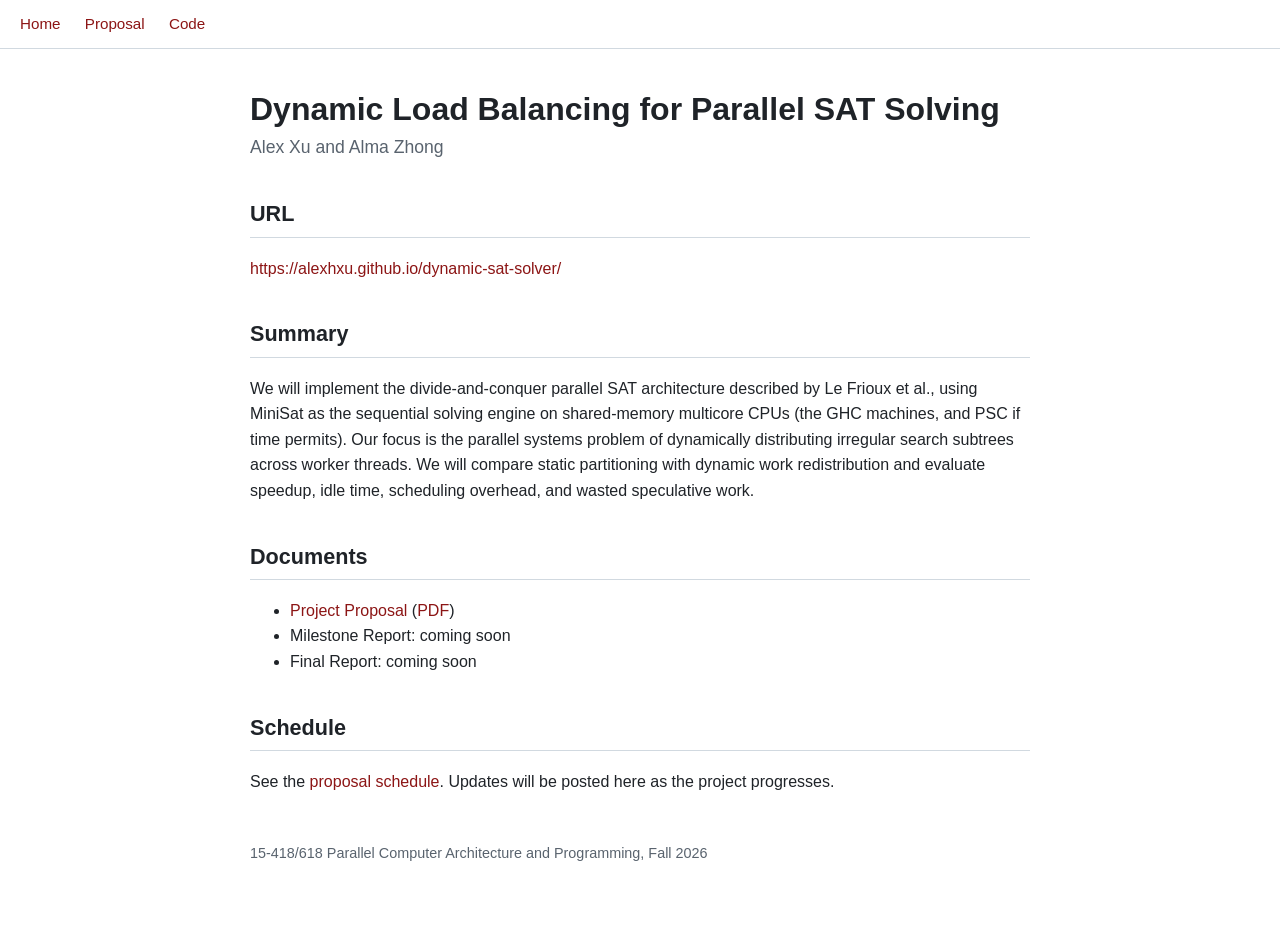
==== docs/index.html @ 351facaf "Add the project web page for the proposal." ====
<!DOCTYPE html>
<html lang="en">
<head>
  <meta charset="utf-8">
  <meta name="viewport" content="width=device-width, initial-scale=1">
  <title>Dynamic Load Balancing for Parallel SAT Solving</title>
  <link rel="stylesheet" href="style.css">
</head>
<body>
  <nav>
    <a href="index.html">Home</a>
    <a href="proposal.html">Proposal</a>
    <a href="https://github.com/alexhxu/dynamic-sat-solver">Code</a>
  </nav>
  <main>
    <h1>Dynamic Load Balancing for Parallel SAT Solving</h1>
    <p class="authors">Alex Xu and Alma Zhong</p>

    <h2>URL</h2>
    <p><a href="https://alexhxu.github.io/dynamic-sat-solver/">https://alexhxu.github.io/dynamic-sat-solver/</a></p>

    <h2>Summary</h2>
    <p>
      We will implement the divide-and-conquer parallel SAT architecture described by
      Le Frioux et al., using MiniSat as the sequential solving engine on shared-memory
      multicore CPUs (the GHC machines, and PSC if time permits). Our focus is the parallel
      systems problem of dynamically distributing irregular search subtrees across worker
      threads. We will compare static partitioning with dynamic work redistribution and
      evaluate speedup, idle time, scheduling overhead, and wasted speculative work.
    </p>

    <h2>Documents</h2>
    <ul>
      <li><a href="proposal.html">Project Proposal</a> (<a href="15_418_Project_Proposal.pdf">PDF</a>)</li>
      <li>Milestone Report: coming soon</li>
      <li>Final Report: coming soon</li>
    </ul>

    <h2>Schedule</h2>
    <p>See the <a href="proposal.html#schedule">proposal schedule</a>. Updates will be posted here as the project progresses.</p>

    <footer>15-418/618 Parallel Computer Architecture and Programming, Fall 2026</footer>
  </main>
</body>
</html>
---- docs/style.css ----
:root {
  --text: #1f2328;
  --muted: #59636e;
  --accent: #8c1515;
  --border: #d1d9e0;
  --code-bg: #f6f8fa;
}

* { box-sizing: border-box; }

body {
  margin: 0;
  font-family: -apple-system, BlinkMacSystemFont, "Segoe UI", Helvetica, Arial, sans-serif;
  line-height: 1.6;
  color: var(--text);
  background: #fff;
}

main {
  max-width: 820px;
  margin: 0 auto;
  padding: 2.5rem 1.25rem 4rem;
}

nav {
  border-bottom: 1px solid var(--border);
  padding: 0.75rem 1.25rem;
  font-size: 0.95rem;
}

nav a { margin-right: 1.25rem; }

a { color: var(--accent); text-decoration: none; }
a:hover { text-decoration: underline; }

h1 { font-size: 2rem; line-height: 1.25; margin: 0 0 0.25rem; }
h2 {
  font-size: 1.35rem;
  margin-top: 2.25rem;
  padding-bottom: 0.3rem;
  border-bottom: 1px solid var(--border);
}
h3 { font-size: 1.1rem; margin-top: 1.5rem; }

.authors { font-size: 1.1rem; color: var(--muted); margin: 0 0 1.5rem; }

pre, code {
  font-family: ui-monospace, SFMono-Regular, Menlo, Consolas, monospace;
  font-size: 0.9rem;
}

code { background: var(--code-bg); padding: 0.1rem 0.3rem; border-radius: 4px; }

pre {
  background: var(--code-bg);
  border: 1px solid var(--border);
  border-radius: 6px;
  padding: 1rem;
  overflow-x: auto;
  line-height: 1.45;
}

pre code { background: none; padding: 0; }

.math {
  text-align: center;
  font-family: "Times New Roman", Times, serif;
  font-size: 1.15rem;
  margin: 1rem 0;
}

table { border-collapse: collapse; width: 100%; margin: 1rem 0; }
th, td {
  border: 1px solid var(--border);
  padding: 0.5rem 0.75rem;
  text-align: left;
  vertical-align: top;
}
th { background: var(--code-bg); white-space: nowrap; }

.milestone { font-weight: 600; color: var(--accent); }

ol.refs li { margin-bottom: 0.5rem; }

footer {
  margin-top: 3rem;
  color: var(--muted);
  font-size: 0.9rem;
}
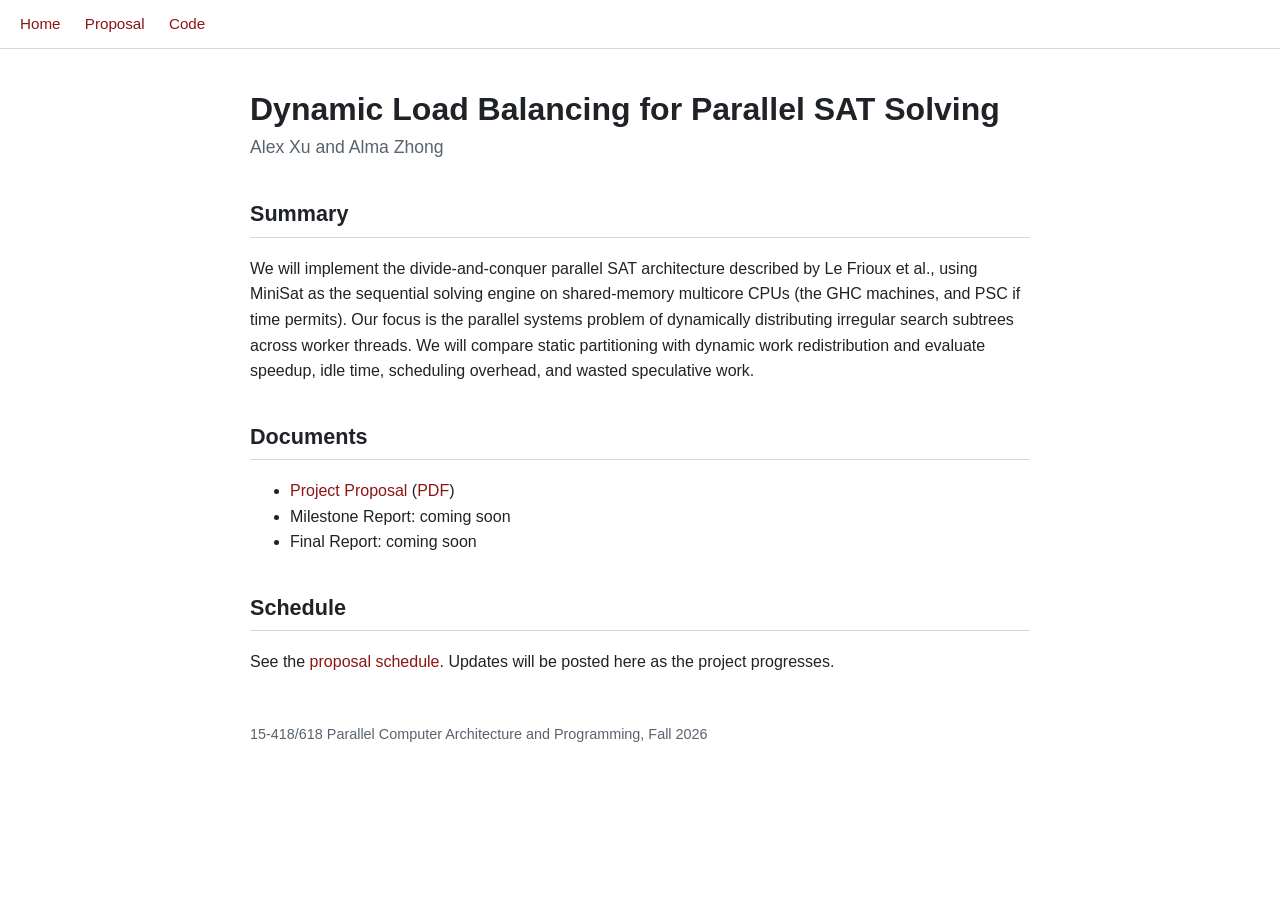
==== commit fd5faa85: "Remove the project URL from the web pages." ====
--- a/docs/index.html
+++ b/docs/index.html
@@ -15,9 +15,6 @@
   <main>
     <h1>Dynamic Load Balancing for Parallel SAT Solving</h1>
     <p class="authors">Alex Xu and Alma Zhong</p>
-
-    <h2>URL</h2>
-    <p><a href="https://alexhxu.github.io/dynamic-sat-solver/">https://alexhxu.github.io/dynamic-sat-solver/</a></p>
 
     <h2>Summary</h2>
     <p>
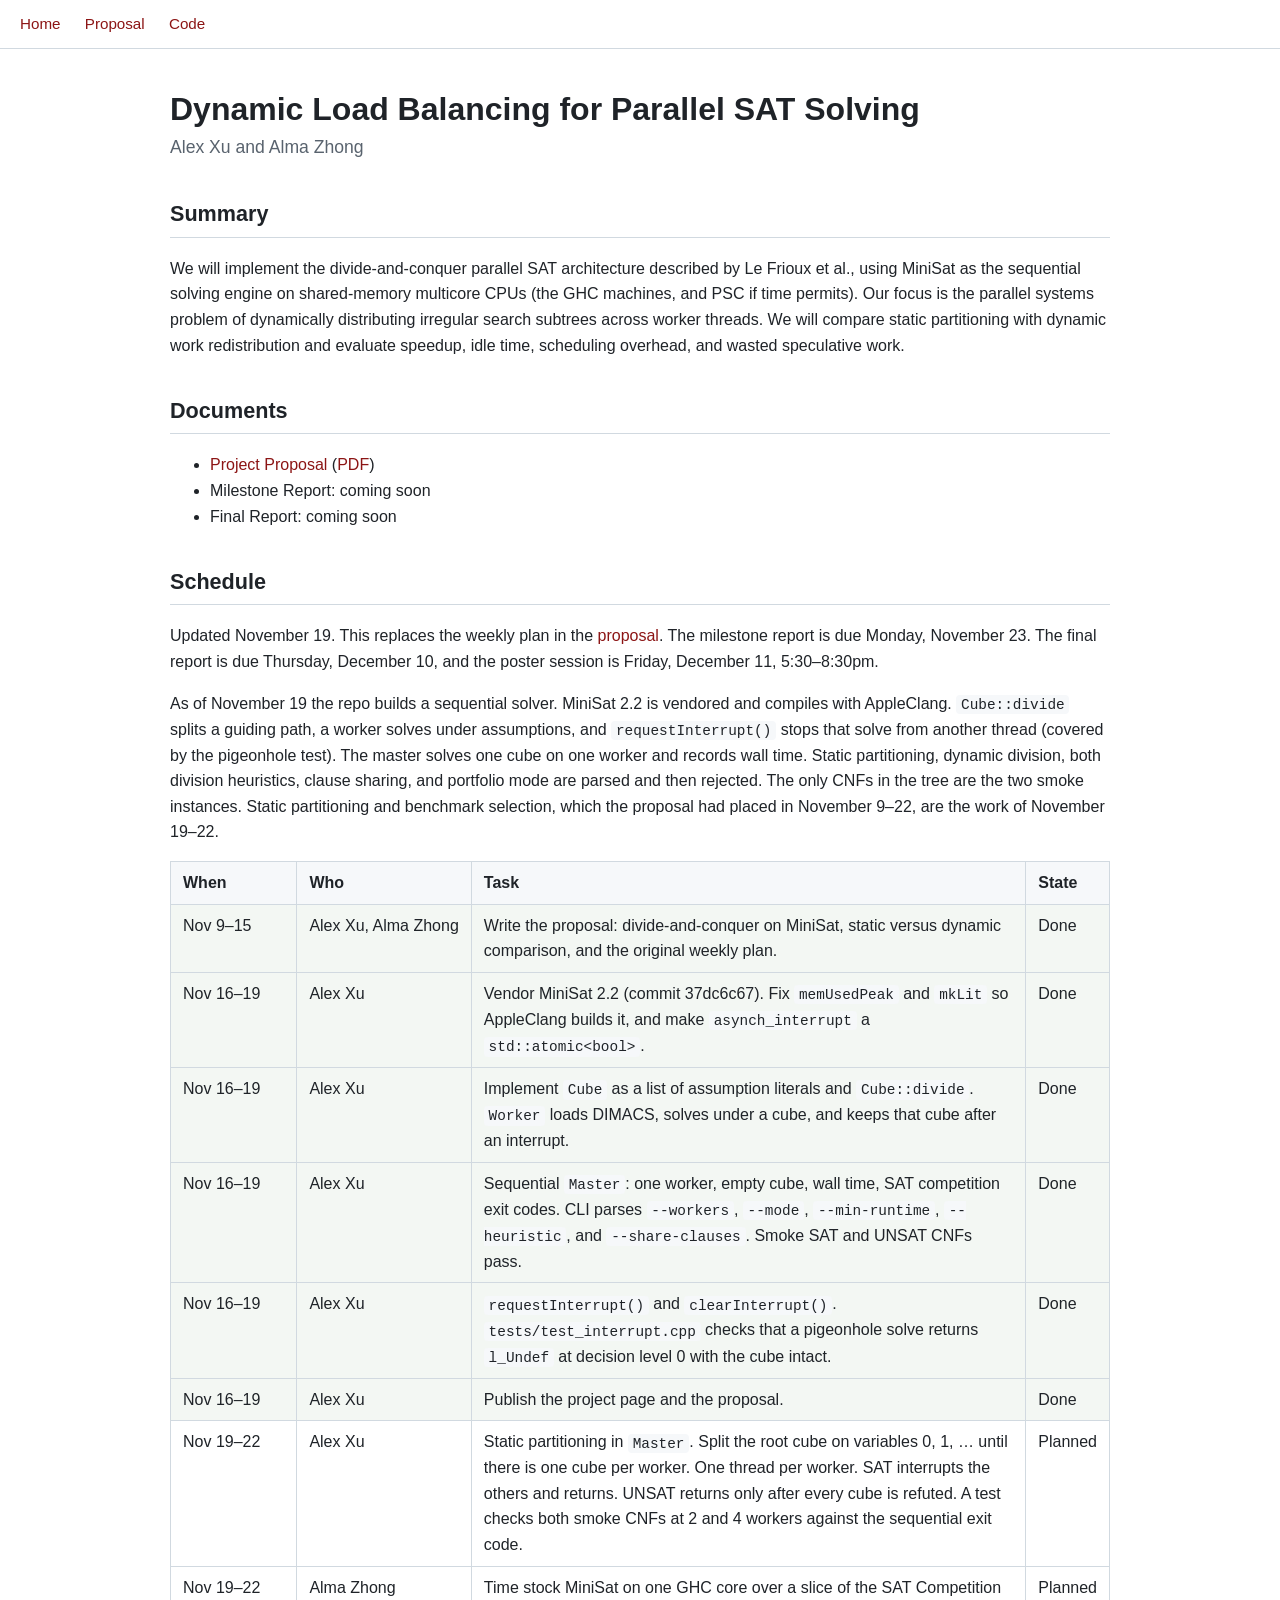
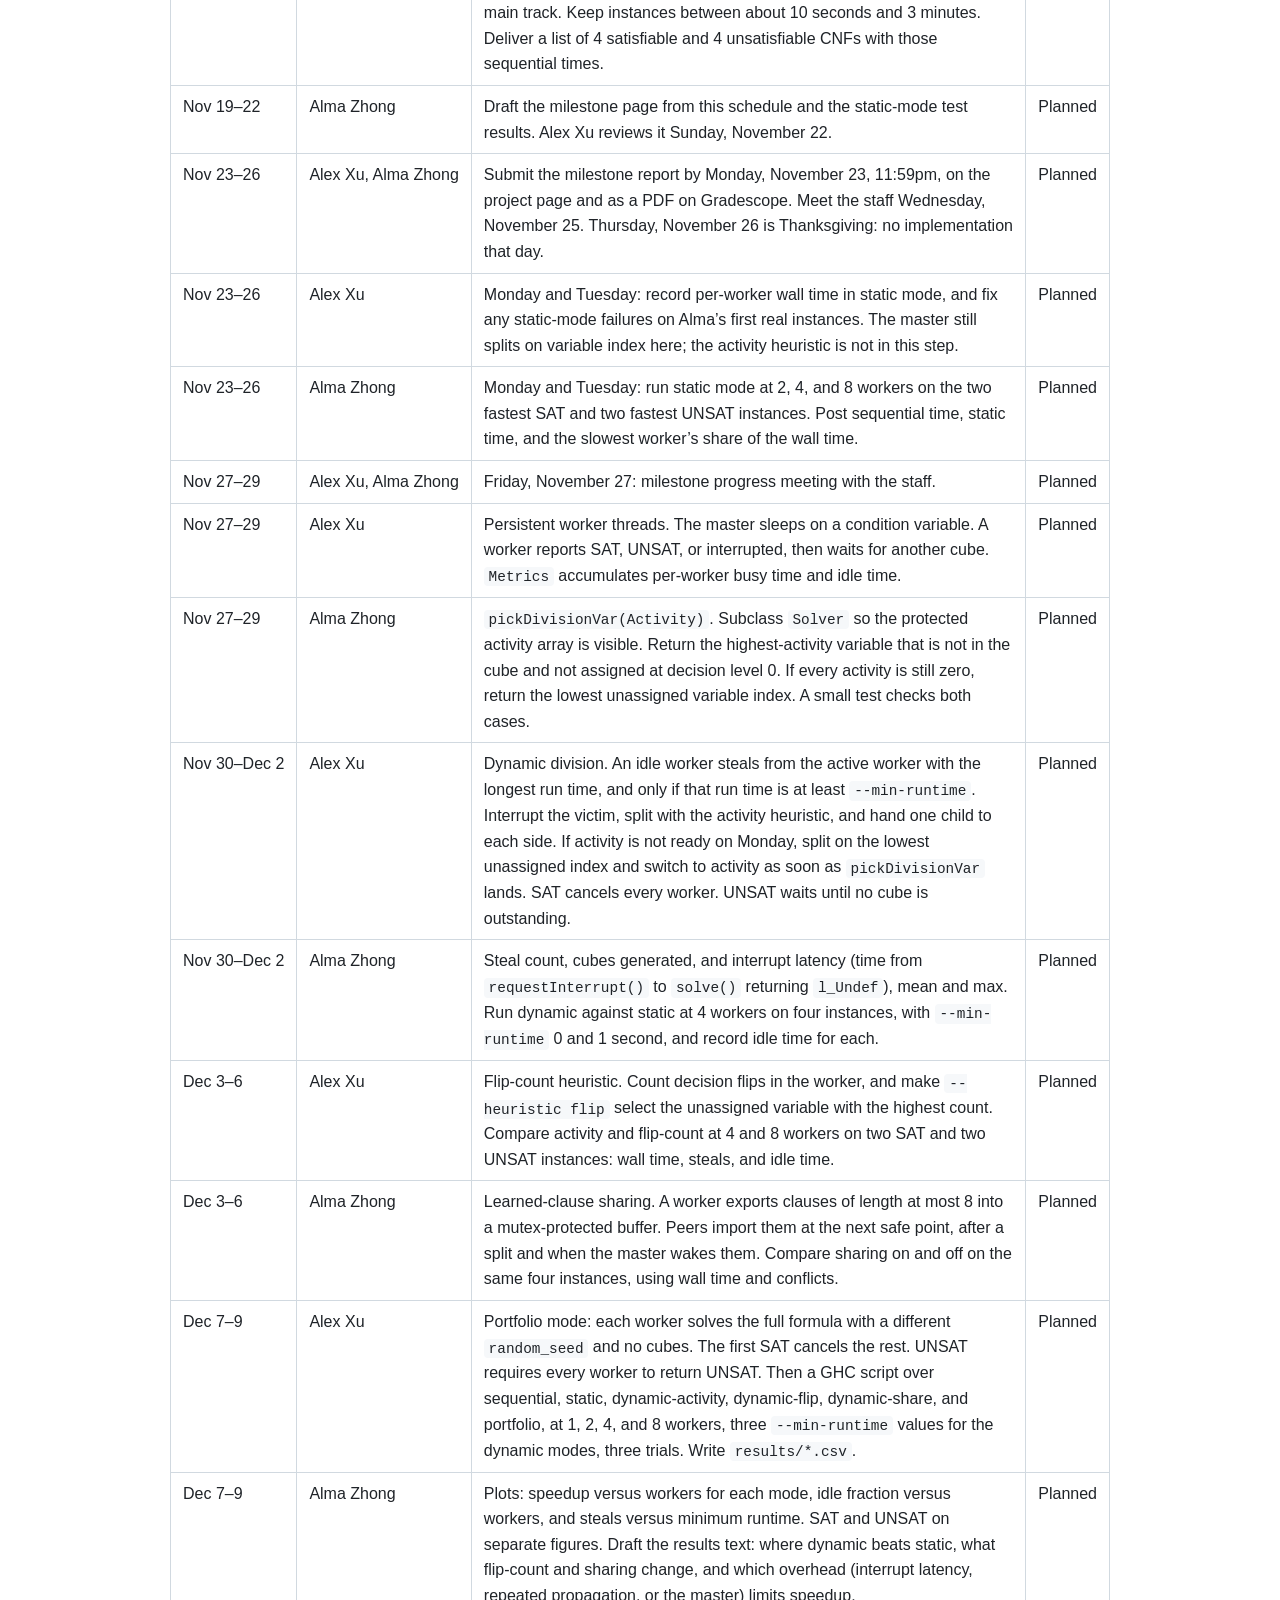
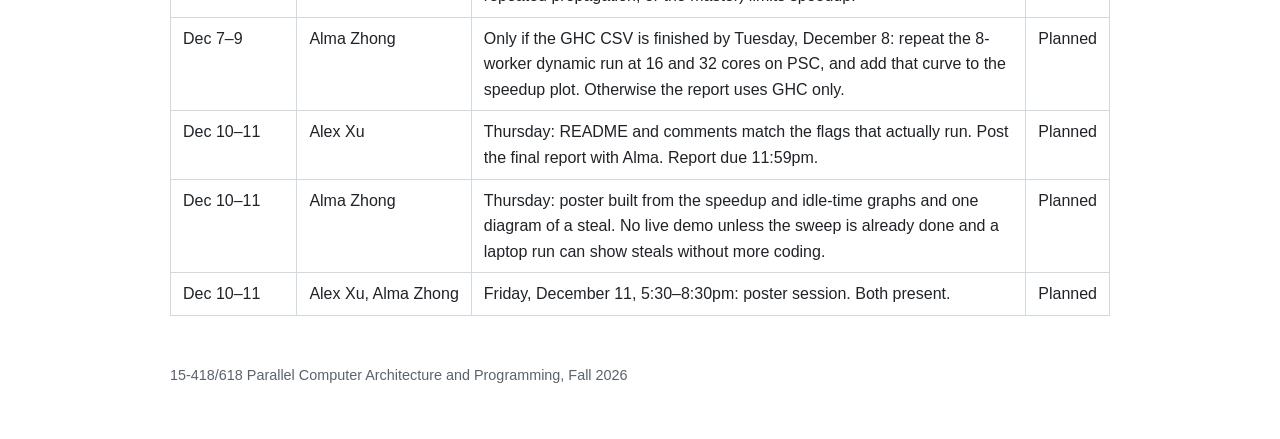
==== commit 0f0b805e: "Update the project schedule with finished work and half-week tasks." ====
--- a/docs/index.html
+++ b/docs/index.html
@@ -34,7 +34,176 @@
     </ul>
 
     <h2>Schedule</h2>
-    <p>See the <a href="proposal.html#schedule">proposal schedule</a>. Updates will be posted here as the project progresses.</p>
+    <p>
+      Updated November 19. This replaces the weekly plan in the
+      <a href="proposal.html#schedule">proposal</a>. The milestone report is due
+      Monday, November 23. The final report is due Thursday, December 10, and the
+      poster session is Friday, December 11, 5:30&ndash;8:30pm.
+    </p>
+    <p>
+      As of November 19 the repo builds a sequential solver. MiniSat 2.2 is vendored
+      and compiles with AppleClang. <code>Cube::divide</code> splits a guiding path,
+      a worker solves under assumptions, and <code>requestInterrupt()</code> stops
+      that solve from another thread (covered by the pigeonhole test). The master
+      solves one cube on one worker and records wall time. Static partitioning,
+      dynamic division, both division heuristics, clause sharing, and portfolio mode
+      are parsed and then rejected. The only CNFs in the tree are the two smoke
+      instances. Static partitioning and benchmark selection, which the proposal
+      had placed in November 9&ndash;22, are the work of November 19&ndash;22.
+    </p>
+    <table>
+      <tr><th>When</th><th>Who</th><th>Task</th><th>State</th></tr>
+      <tr class="done">
+        <td class="when">Nov 9&ndash;15</td>
+        <td class="who">Alex Xu, Alma Zhong</td>
+        <td>Write the proposal: divide-and-conquer on MiniSat, static versus dynamic comparison, and the original weekly plan.</td>
+        <td>Done</td>
+      </tr>
+      <tr class="done">
+        <td class="when">Nov 16&ndash;19</td>
+        <td class="who">Alex Xu</td>
+        <td>Vendor MiniSat 2.2 (commit 37dc6c67). Fix <code>memUsedPeak</code> and <code>mkLit</code> so AppleClang builds it, and make <code>asynch_interrupt</code> a <code>std::atomic&lt;bool&gt;</code>.</td>
+        <td>Done</td>
+      </tr>
+      <tr class="done">
+        <td class="when">Nov 16&ndash;19</td>
+        <td class="who">Alex Xu</td>
+        <td>Implement <code>Cube</code> as a list of assumption literals and <code>Cube::divide</code>. <code>Worker</code> loads DIMACS, solves under a cube, and keeps that cube after an interrupt.</td>
+        <td>Done</td>
+      </tr>
+      <tr class="done">
+        <td class="when">Nov 16&ndash;19</td>
+        <td class="who">Alex Xu</td>
+        <td>Sequential <code>Master</code>: one worker, empty cube, wall time, SAT competition exit codes. CLI parses <code>--workers</code>, <code>--mode</code>, <code>--min-runtime</code>, <code>--heuristic</code>, and <code>--share-clauses</code>. Smoke SAT and UNSAT CNFs pass.</td>
+        <td>Done</td>
+      </tr>
+      <tr class="done">
+        <td class="when">Nov 16&ndash;19</td>
+        <td class="who">Alex Xu</td>
+        <td><code>requestInterrupt()</code> and <code>clearInterrupt()</code>. <code>tests/test_interrupt.cpp</code> checks that a pigeonhole solve returns <code>l_Undef</code> at decision level 0 with the cube intact.</td>
+        <td>Done</td>
+      </tr>
+      <tr class="done">
+        <td class="when">Nov 16&ndash;19</td>
+        <td class="who">Alex Xu</td>
+        <td>Publish the project page and the proposal.</td>
+        <td>Done</td>
+      </tr>
+      <tr>
+        <td class="when">Nov 19&ndash;22</td>
+        <td class="who">Alex Xu</td>
+        <td>Static partitioning in <code>Master</code>. Split the root cube on variables 0, 1, &hellip; until there is one cube per worker. One thread per worker. SAT interrupts the others and returns. UNSAT returns only after every cube is refuted. A test checks both smoke CNFs at 2 and 4 workers against the sequential exit code.</td>
+        <td>Planned</td>
+      </tr>
+      <tr>
+        <td class="when">Nov 19&ndash;22</td>
+        <td class="who">Alma Zhong</td>
+        <td>Time stock MiniSat on one GHC core over a slice of the SAT Competition main track. Keep instances between about 10 seconds and 3 minutes. Deliver a list of 4 satisfiable and 4 unsatisfiable CNFs with those sequential times.</td>
+        <td>Planned</td>
+      </tr>
+      <tr>
+        <td class="when">Nov 19&ndash;22</td>
+        <td class="who">Alma Zhong</td>
+        <td>Draft the milestone page from this schedule and the static-mode test results. Alex Xu reviews it Sunday, November 22.</td>
+        <td>Planned</td>
+      </tr>
+      <tr>
+        <td class="when">Nov 23&ndash;26</td>
+        <td class="who">Alex Xu, Alma Zhong</td>
+        <td>Submit the milestone report by Monday, November 23, 11:59pm, on the project page and as a PDF on Gradescope. Meet the staff Wednesday, November 25. Thursday, November 26 is Thanksgiving: no implementation that day.</td>
+        <td>Planned</td>
+      </tr>
+      <tr>
+        <td class="when">Nov 23&ndash;26</td>
+        <td class="who">Alex Xu</td>
+        <td>Monday and Tuesday: record per-worker wall time in static mode, and fix any static-mode failures on Alma&rsquo;s first real instances. The master still splits on variable index here; the activity heuristic is not in this step.</td>
+        <td>Planned</td>
+      </tr>
+      <tr>
+        <td class="when">Nov 23&ndash;26</td>
+        <td class="who">Alma Zhong</td>
+        <td>Monday and Tuesday: run static mode at 2, 4, and 8 workers on the two fastest SAT and two fastest UNSAT instances. Post sequential time, static time, and the slowest worker&rsquo;s share of the wall time.</td>
+        <td>Planned</td>
+      </tr>
+      <tr>
+        <td class="when">Nov 27&ndash;29</td>
+        <td class="who">Alex Xu, Alma Zhong</td>
+        <td>Friday, November 27: milestone progress meeting with the staff.</td>
+        <td>Planned</td>
+      </tr>
+      <tr>
+        <td class="when">Nov 27&ndash;29</td>
+        <td class="who">Alex Xu</td>
+        <td>Persistent worker threads. The master sleeps on a condition variable. A worker reports SAT, UNSAT, or interrupted, then waits for another cube. <code>Metrics</code> accumulates per-worker busy time and idle time.</td>
+        <td>Planned</td>
+      </tr>
+      <tr>
+        <td class="when">Nov 27&ndash;29</td>
+        <td class="who">Alma Zhong</td>
+        <td><code>pickDivisionVar(Activity)</code>. Subclass <code>Solver</code> so the protected activity array is visible. Return the highest-activity variable that is not in the cube and not assigned at decision level 0. If every activity is still zero, return the lowest unassigned variable index. A small test checks both cases.</td>
+        <td>Planned</td>
+      </tr>
+      <tr>
+        <td class="when">Nov 30&ndash;Dec 2</td>
+        <td class="who">Alex Xu</td>
+        <td>Dynamic division. An idle worker steals from the active worker with the longest run time, and only if that run time is at least <code>--min-runtime</code>. Interrupt the victim, split with the activity heuristic, and hand one child to each side. If activity is not ready on Monday, split on the lowest unassigned index and switch to activity as soon as <code>pickDivisionVar</code> lands. SAT cancels every worker. UNSAT waits until no cube is outstanding.</td>
+        <td>Planned</td>
+      </tr>
+      <tr>
+        <td class="when">Nov 30&ndash;Dec 2</td>
+        <td class="who">Alma Zhong</td>
+        <td>Steal count, cubes generated, and interrupt latency (time from <code>requestInterrupt()</code> to <code>solve()</code> returning <code>l_Undef</code>), mean and max. Run dynamic against static at 4 workers on four instances, with <code>--min-runtime</code> 0 and 1 second, and record idle time for each.</td>
+        <td>Planned</td>
+      </tr>
+      <tr>
+        <td class="when">Dec 3&ndash;6</td>
+        <td class="who">Alex Xu</td>
+        <td>Flip-count heuristic. Count decision flips in the worker, and make <code>--heuristic flip</code> select the unassigned variable with the highest count. Compare activity and flip-count at 4 and 8 workers on two SAT and two UNSAT instances: wall time, steals, and idle time.</td>
+        <td>Planned</td>
+      </tr>
+      <tr>
+        <td class="when">Dec 3&ndash;6</td>
+        <td class="who">Alma Zhong</td>
+        <td>Learned-clause sharing. A worker exports clauses of length at most 8 into a mutex-protected buffer. Peers import them at the next safe point, after a split and when the master wakes them. Compare sharing on and off on the same four instances, using wall time and conflicts.</td>
+        <td>Planned</td>
+      </tr>
+      <tr>
+        <td class="when">Dec 7&ndash;9</td>
+        <td class="who">Alex Xu</td>
+        <td>Portfolio mode: each worker solves the full formula with a different <code>random_seed</code> and no cubes. The first SAT cancels the rest. UNSAT requires every worker to return UNSAT. Then a GHC script over sequential, static, dynamic-activity, dynamic-flip, dynamic-share, and portfolio, at 1, 2, 4, and 8 workers, three <code>--min-runtime</code> values for the dynamic modes, three trials. Write <code>results/*.csv</code>.</td>
+        <td>Planned</td>
+      </tr>
+      <tr>
+        <td class="when">Dec 7&ndash;9</td>
+        <td class="who">Alma Zhong</td>
+        <td>Plots: speedup versus workers for each mode, idle fraction versus workers, and steals versus minimum runtime. SAT and UNSAT on separate figures. Draft the results text: where dynamic beats static, what flip-count and sharing change, and which overhead (interrupt latency, repeated propagation, or the master) limits speedup.</td>
+        <td>Planned</td>
+      </tr>
+      <tr>
+        <td class="when">Dec 7&ndash;9</td>
+        <td class="who">Alma Zhong</td>
+        <td>Only if the GHC CSV is finished by Tuesday, December 8: repeat the 8-worker dynamic run at 16 and 32 cores on PSC, and add that curve to the speedup plot. Otherwise the report uses GHC only.</td>
+        <td>Planned</td>
+      </tr>
+      <tr>
+        <td class="when">Dec 10&ndash;11</td>
+        <td class="who">Alex Xu</td>
+        <td>Thursday: README and comments match the flags that actually run. Post the final report with Alma. Report due 11:59pm.</td>
+        <td>Planned</td>
+      </tr>
+      <tr>
+        <td class="when">Dec 10&ndash;11</td>
+        <td class="who">Alma Zhong</td>
+        <td>Thursday: poster built from the speedup and idle-time graphs and one diagram of a steal. No live demo unless the sweep is already done and a laptop run can show steals without more coding.</td>
+        <td>Planned</td>
+      </tr>
+      <tr>
+        <td class="when">Dec 10&ndash;11</td>
+        <td class="who">Alex Xu, Alma Zhong</td>
+        <td>Friday, December 11, 5:30&ndash;8:30pm: poster session. Both present.</td>
+        <td>Planned</td>
+      </tr>
+    </table>
 
     <footer>15-418/618 Parallel Computer Architecture and Programming, Fall 2026</footer>
   </main>
--- a/docs/style.css
+++ b/docs/style.css
@@ -17,7 +17,7 @@
 }
 
 main {
-  max-width: 820px;
+  max-width: 980px;
   margin: 0 auto;
   padding: 2.5rem 1.25rem 4rem;
 }
@@ -77,6 +77,8 @@
   vertical-align: top;
 }
 th { background: var(--code-bg); white-space: nowrap; }
+td.who, td.when { white-space: nowrap; }
+tr.done td { background: #f3f7f3; }
 
 .milestone { font-weight: 600; color: var(--accent); }
 
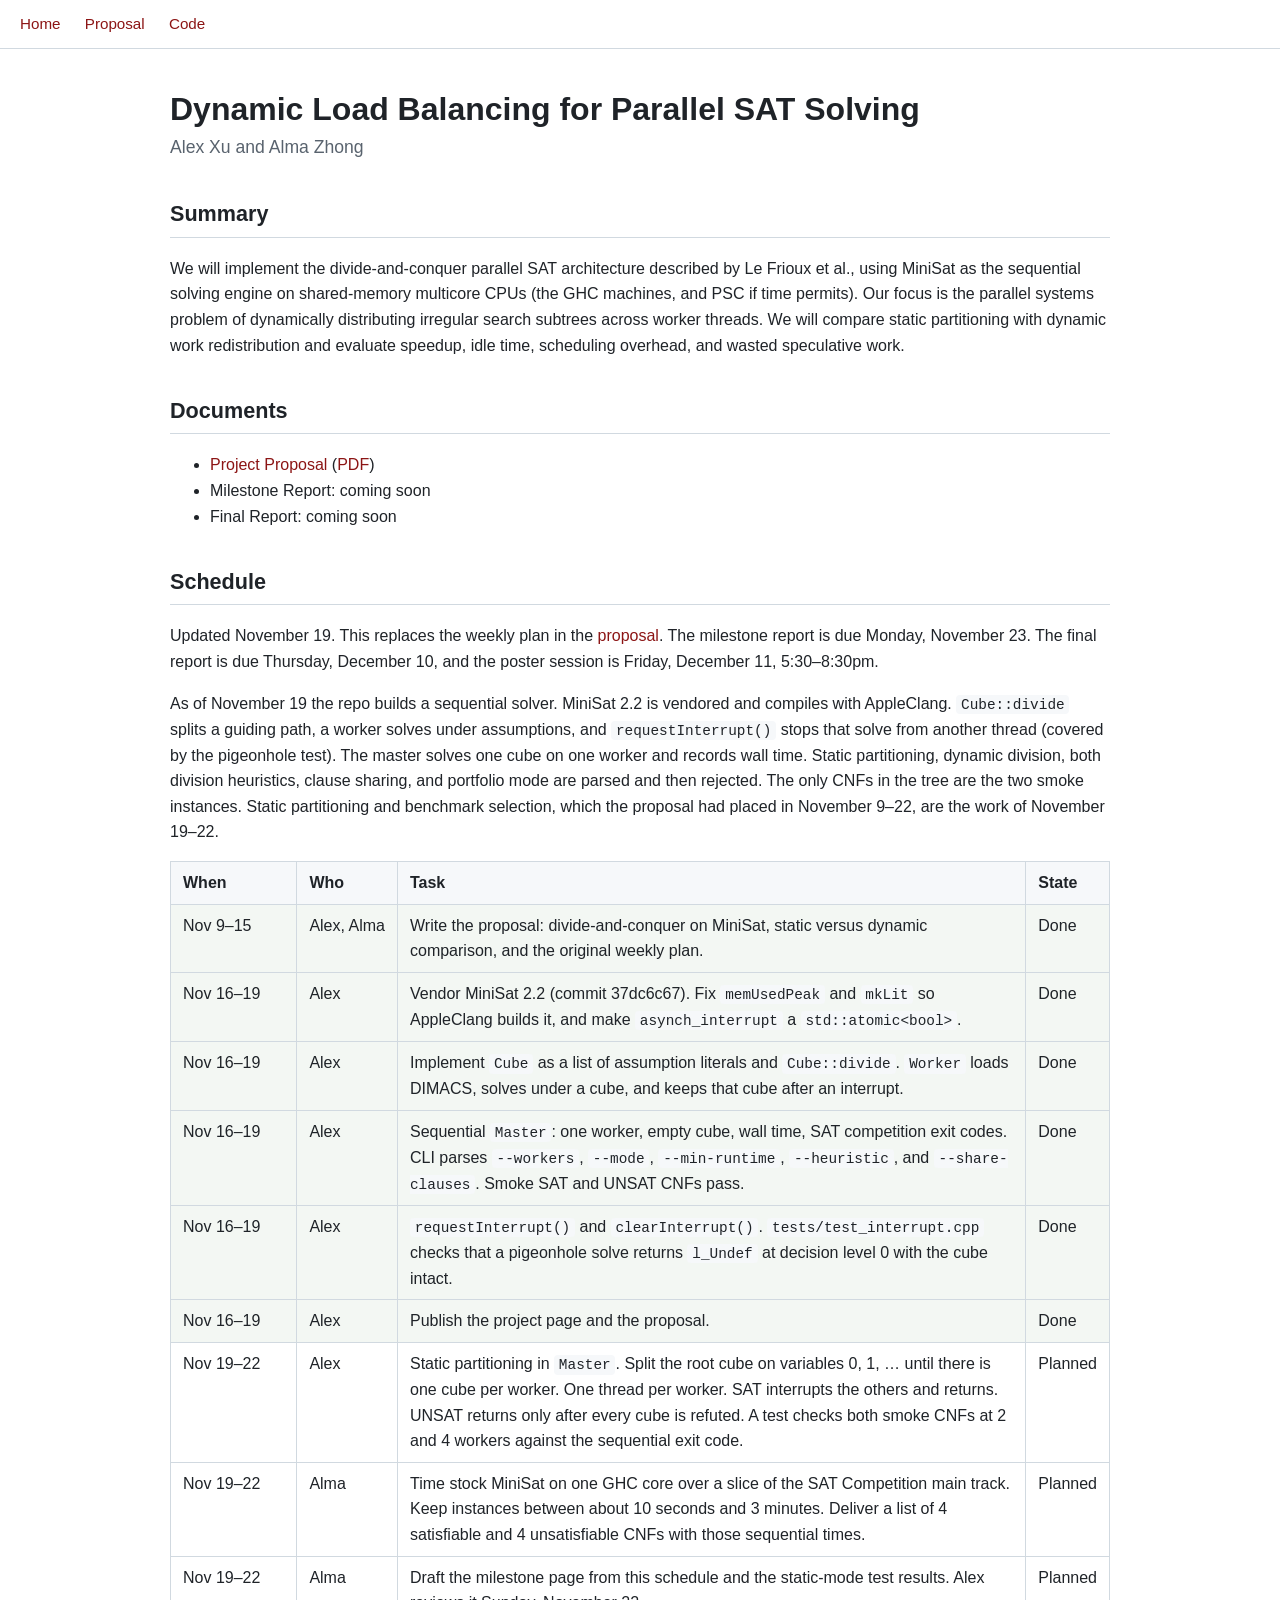
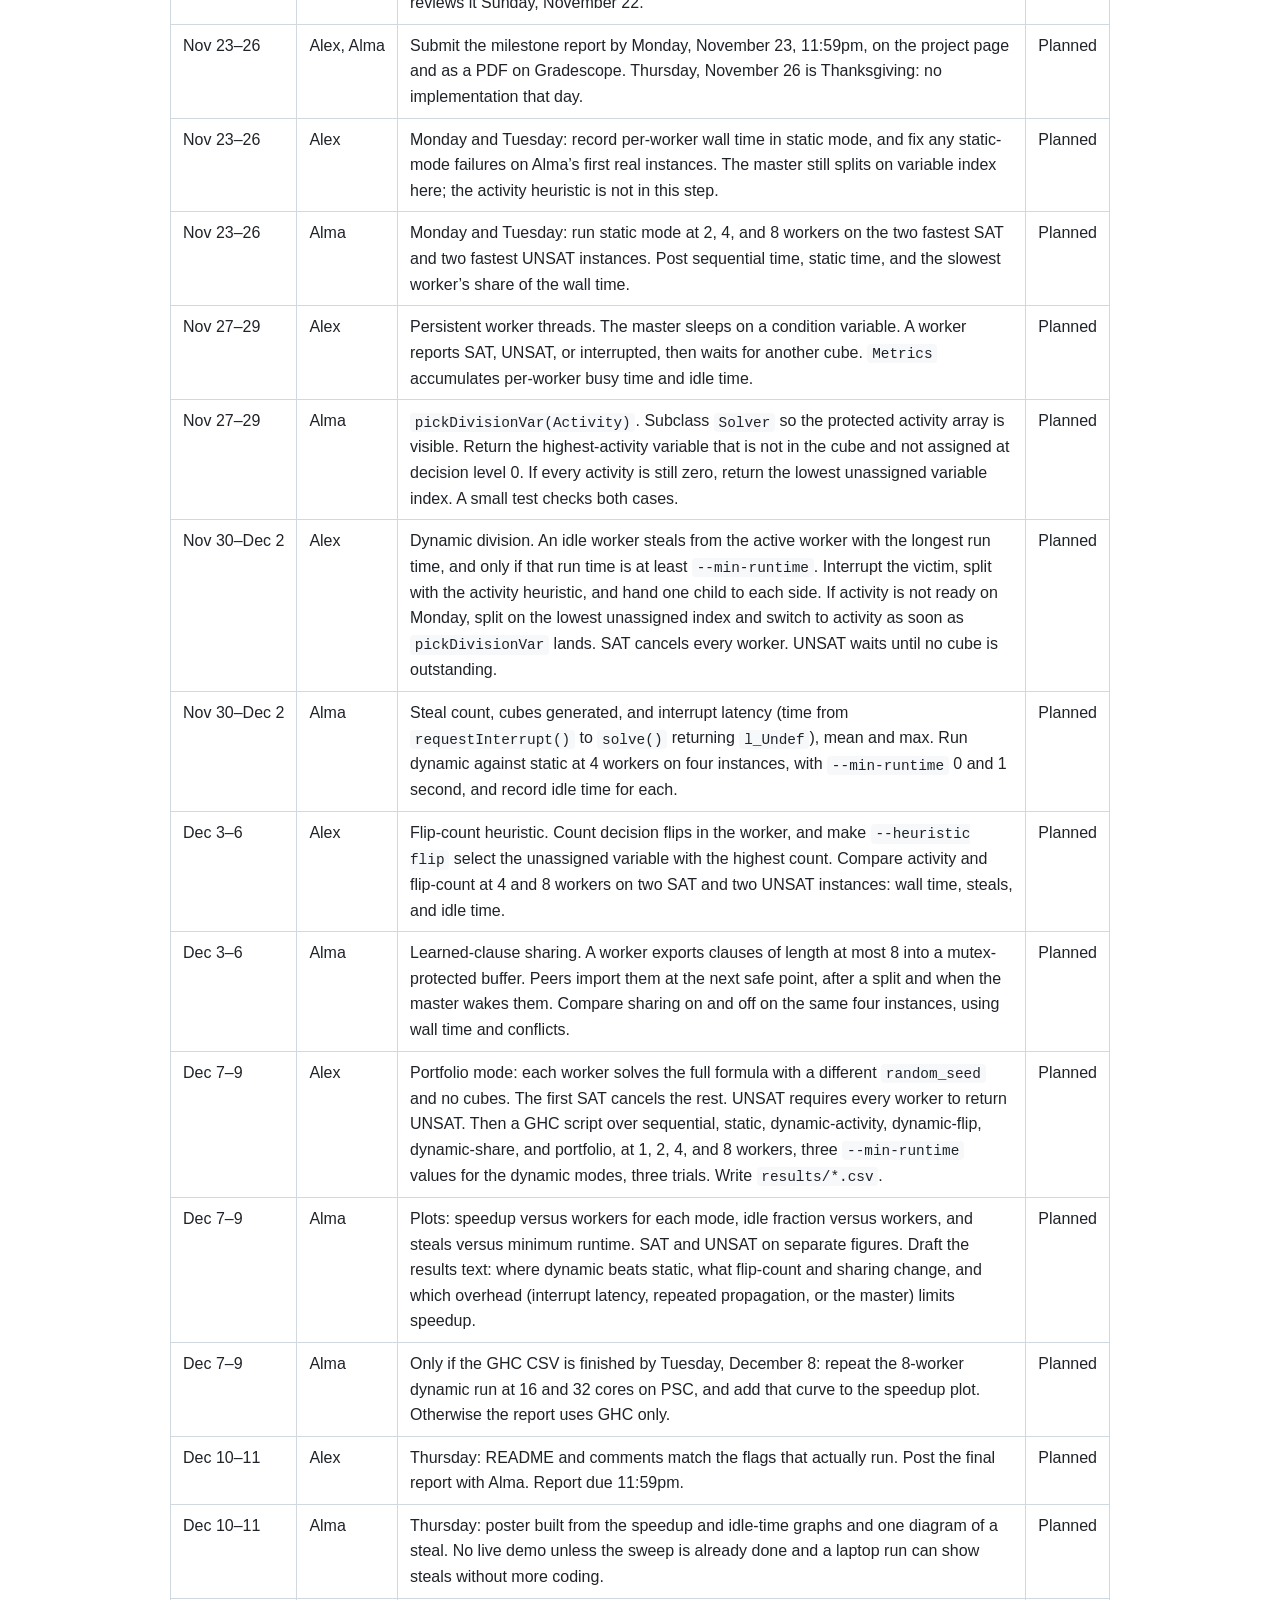
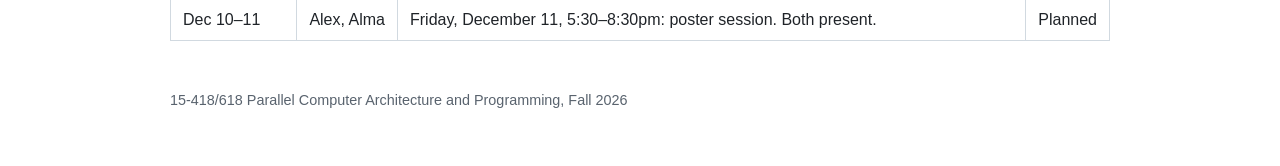
==== commit 348eac87: "Drop staff meetings from the schedule and use first names in the task table." ====
--- a/docs/index.html
+++ b/docs/index.html
@@ -55,151 +55,145 @@
       <tr><th>When</th><th>Who</th><th>Task</th><th>State</th></tr>
       <tr class="done">
         <td class="when">Nov 9&ndash;15</td>
-        <td class="who">Alex Xu, Alma Zhong</td>
+        <td class="who">Alex, Alma</td>
         <td>Write the proposal: divide-and-conquer on MiniSat, static versus dynamic comparison, and the original weekly plan.</td>
         <td>Done</td>
       </tr>
       <tr class="done">
         <td class="when">Nov 16&ndash;19</td>
-        <td class="who">Alex Xu</td>
+        <td class="who">Alex</td>
         <td>Vendor MiniSat 2.2 (commit 37dc6c67). Fix <code>memUsedPeak</code> and <code>mkLit</code> so AppleClang builds it, and make <code>asynch_interrupt</code> a <code>std::atomic&lt;bool&gt;</code>.</td>
         <td>Done</td>
       </tr>
       <tr class="done">
         <td class="when">Nov 16&ndash;19</td>
-        <td class="who">Alex Xu</td>
+        <td class="who">Alex</td>
         <td>Implement <code>Cube</code> as a list of assumption literals and <code>Cube::divide</code>. <code>Worker</code> loads DIMACS, solves under a cube, and keeps that cube after an interrupt.</td>
         <td>Done</td>
       </tr>
       <tr class="done">
         <td class="when">Nov 16&ndash;19</td>
-        <td class="who">Alex Xu</td>
+        <td class="who">Alex</td>
         <td>Sequential <code>Master</code>: one worker, empty cube, wall time, SAT competition exit codes. CLI parses <code>--workers</code>, <code>--mode</code>, <code>--min-runtime</code>, <code>--heuristic</code>, and <code>--share-clauses</code>. Smoke SAT and UNSAT CNFs pass.</td>
         <td>Done</td>
       </tr>
       <tr class="done">
         <td class="when">Nov 16&ndash;19</td>
-        <td class="who">Alex Xu</td>
+        <td class="who">Alex</td>
         <td><code>requestInterrupt()</code> and <code>clearInterrupt()</code>. <code>tests/test_interrupt.cpp</code> checks that a pigeonhole solve returns <code>l_Undef</code> at decision level 0 with the cube intact.</td>
         <td>Done</td>
       </tr>
       <tr class="done">
         <td class="when">Nov 16&ndash;19</td>
-        <td class="who">Alex Xu</td>
+        <td class="who">Alex</td>
         <td>Publish the project page and the proposal.</td>
         <td>Done</td>
       </tr>
       <tr>
         <td class="when">Nov 19&ndash;22</td>
-        <td class="who">Alex Xu</td>
+        <td class="who">Alex</td>
         <td>Static partitioning in <code>Master</code>. Split the root cube on variables 0, 1, &hellip; until there is one cube per worker. One thread per worker. SAT interrupts the others and returns. UNSAT returns only after every cube is refuted. A test checks both smoke CNFs at 2 and 4 workers against the sequential exit code.</td>
         <td>Planned</td>
       </tr>
       <tr>
         <td class="when">Nov 19&ndash;22</td>
-        <td class="who">Alma Zhong</td>
+        <td class="who">Alma</td>
         <td>Time stock MiniSat on one GHC core over a slice of the SAT Competition main track. Keep instances between about 10 seconds and 3 minutes. Deliver a list of 4 satisfiable and 4 unsatisfiable CNFs with those sequential times.</td>
         <td>Planned</td>
       </tr>
       <tr>
         <td class="when">Nov 19&ndash;22</td>
-        <td class="who">Alma Zhong</td>
-        <td>Draft the milestone page from this schedule and the static-mode test results. Alex Xu reviews it Sunday, November 22.</td>
+        <td class="who">Alma</td>
+        <td>Draft the milestone page from this schedule and the static-mode test results. Alex reviews it Sunday, November 22.</td>
         <td>Planned</td>
       </tr>
       <tr>
         <td class="when">Nov 23&ndash;26</td>
-        <td class="who">Alex Xu, Alma Zhong</td>
-        <td>Submit the milestone report by Monday, November 23, 11:59pm, on the project page and as a PDF on Gradescope. Meet the staff Wednesday, November 25. Thursday, November 26 is Thanksgiving: no implementation that day.</td>
+        <td class="who">Alex, Alma</td>
+        <td>Submit the milestone report by Monday, November 23, 11:59pm, on the project page and as a PDF on Gradescope. Thursday, November 26 is Thanksgiving: no implementation that day.</td>
         <td>Planned</td>
       </tr>
       <tr>
         <td class="when">Nov 23&ndash;26</td>
-        <td class="who">Alex Xu</td>
+        <td class="who">Alex</td>
         <td>Monday and Tuesday: record per-worker wall time in static mode, and fix any static-mode failures on Alma&rsquo;s first real instances. The master still splits on variable index here; the activity heuristic is not in this step.</td>
         <td>Planned</td>
       </tr>
       <tr>
         <td class="when">Nov 23&ndash;26</td>
-        <td class="who">Alma Zhong</td>
+        <td class="who">Alma</td>
         <td>Monday and Tuesday: run static mode at 2, 4, and 8 workers on the two fastest SAT and two fastest UNSAT instances. Post sequential time, static time, and the slowest worker&rsquo;s share of the wall time.</td>
         <td>Planned</td>
       </tr>
       <tr>
         <td class="when">Nov 27&ndash;29</td>
-        <td class="who">Alex Xu, Alma Zhong</td>
-        <td>Friday, November 27: milestone progress meeting with the staff.</td>
+        <td class="who">Alex</td>
+        <td>Persistent worker threads. The master sleeps on a condition variable. A worker reports SAT, UNSAT, or interrupted, then waits for another cube. <code>Metrics</code> accumulates per-worker busy time and idle time.</td>
         <td>Planned</td>
       </tr>
       <tr>
         <td class="when">Nov 27&ndash;29</td>
-        <td class="who">Alex Xu</td>
-        <td>Persistent worker threads. The master sleeps on a condition variable. A worker reports SAT, UNSAT, or interrupted, then waits for another cube. <code>Metrics</code> accumulates per-worker busy time and idle time.</td>
-        <td>Planned</td>
-      </tr>
-      <tr>
-        <td class="when">Nov 27&ndash;29</td>
-        <td class="who">Alma Zhong</td>
+        <td class="who">Alma</td>
         <td><code>pickDivisionVar(Activity)</code>. Subclass <code>Solver</code> so the protected activity array is visible. Return the highest-activity variable that is not in the cube and not assigned at decision level 0. If every activity is still zero, return the lowest unassigned variable index. A small test checks both cases.</td>
         <td>Planned</td>
       </tr>
       <tr>
         <td class="when">Nov 30&ndash;Dec 2</td>
-        <td class="who">Alex Xu</td>
+        <td class="who">Alex</td>
         <td>Dynamic division. An idle worker steals from the active worker with the longest run time, and only if that run time is at least <code>--min-runtime</code>. Interrupt the victim, split with the activity heuristic, and hand one child to each side. If activity is not ready on Monday, split on the lowest unassigned index and switch to activity as soon as <code>pickDivisionVar</code> lands. SAT cancels every worker. UNSAT waits until no cube is outstanding.</td>
         <td>Planned</td>
       </tr>
       <tr>
         <td class="when">Nov 30&ndash;Dec 2</td>
-        <td class="who">Alma Zhong</td>
+        <td class="who">Alma</td>
         <td>Steal count, cubes generated, and interrupt latency (time from <code>requestInterrupt()</code> to <code>solve()</code> returning <code>l_Undef</code>), mean and max. Run dynamic against static at 4 workers on four instances, with <code>--min-runtime</code> 0 and 1 second, and record idle time for each.</td>
         <td>Planned</td>
       </tr>
       <tr>
         <td class="when">Dec 3&ndash;6</td>
-        <td class="who">Alex Xu</td>
+        <td class="who">Alex</td>
         <td>Flip-count heuristic. Count decision flips in the worker, and make <code>--heuristic flip</code> select the unassigned variable with the highest count. Compare activity and flip-count at 4 and 8 workers on two SAT and two UNSAT instances: wall time, steals, and idle time.</td>
         <td>Planned</td>
       </tr>
       <tr>
         <td class="when">Dec 3&ndash;6</td>
-        <td class="who">Alma Zhong</td>
+        <td class="who">Alma</td>
         <td>Learned-clause sharing. A worker exports clauses of length at most 8 into a mutex-protected buffer. Peers import them at the next safe point, after a split and when the master wakes them. Compare sharing on and off on the same four instances, using wall time and conflicts.</td>
         <td>Planned</td>
       </tr>
       <tr>
         <td class="when">Dec 7&ndash;9</td>
-        <td class="who">Alex Xu</td>
+        <td class="who">Alex</td>
         <td>Portfolio mode: each worker solves the full formula with a different <code>random_seed</code> and no cubes. The first SAT cancels the rest. UNSAT requires every worker to return UNSAT. Then a GHC script over sequential, static, dynamic-activity, dynamic-flip, dynamic-share, and portfolio, at 1, 2, 4, and 8 workers, three <code>--min-runtime</code> values for the dynamic modes, three trials. Write <code>results/*.csv</code>.</td>
         <td>Planned</td>
       </tr>
       <tr>
         <td class="when">Dec 7&ndash;9</td>
-        <td class="who">Alma Zhong</td>
+        <td class="who">Alma</td>
         <td>Plots: speedup versus workers for each mode, idle fraction versus workers, and steals versus minimum runtime. SAT and UNSAT on separate figures. Draft the results text: where dynamic beats static, what flip-count and sharing change, and which overhead (interrupt latency, repeated propagation, or the master) limits speedup.</td>
         <td>Planned</td>
       </tr>
       <tr>
         <td class="when">Dec 7&ndash;9</td>
-        <td class="who">Alma Zhong</td>
+        <td class="who">Alma</td>
         <td>Only if the GHC CSV is finished by Tuesday, December 8: repeat the 8-worker dynamic run at 16 and 32 cores on PSC, and add that curve to the speedup plot. Otherwise the report uses GHC only.</td>
         <td>Planned</td>
       </tr>
       <tr>
         <td class="when">Dec 10&ndash;11</td>
-        <td class="who">Alex Xu</td>
+        <td class="who">Alex</td>
         <td>Thursday: README and comments match the flags that actually run. Post the final report with Alma. Report due 11:59pm.</td>
         <td>Planned</td>
       </tr>
       <tr>
         <td class="when">Dec 10&ndash;11</td>
-        <td class="who">Alma Zhong</td>
+        <td class="who">Alma</td>
         <td>Thursday: poster built from the speedup and idle-time graphs and one diagram of a steal. No live demo unless the sweep is already done and a laptop run can show steals without more coding.</td>
         <td>Planned</td>
       </tr>
       <tr>
         <td class="when">Dec 10&ndash;11</td>
-        <td class="who">Alex Xu, Alma Zhong</td>
+        <td class="who">Alex, Alma</td>
         <td>Friday, December 11, 5:30&ndash;8:30pm: poster session. Both present.</td>
         <td>Planned</td>
       </tr>
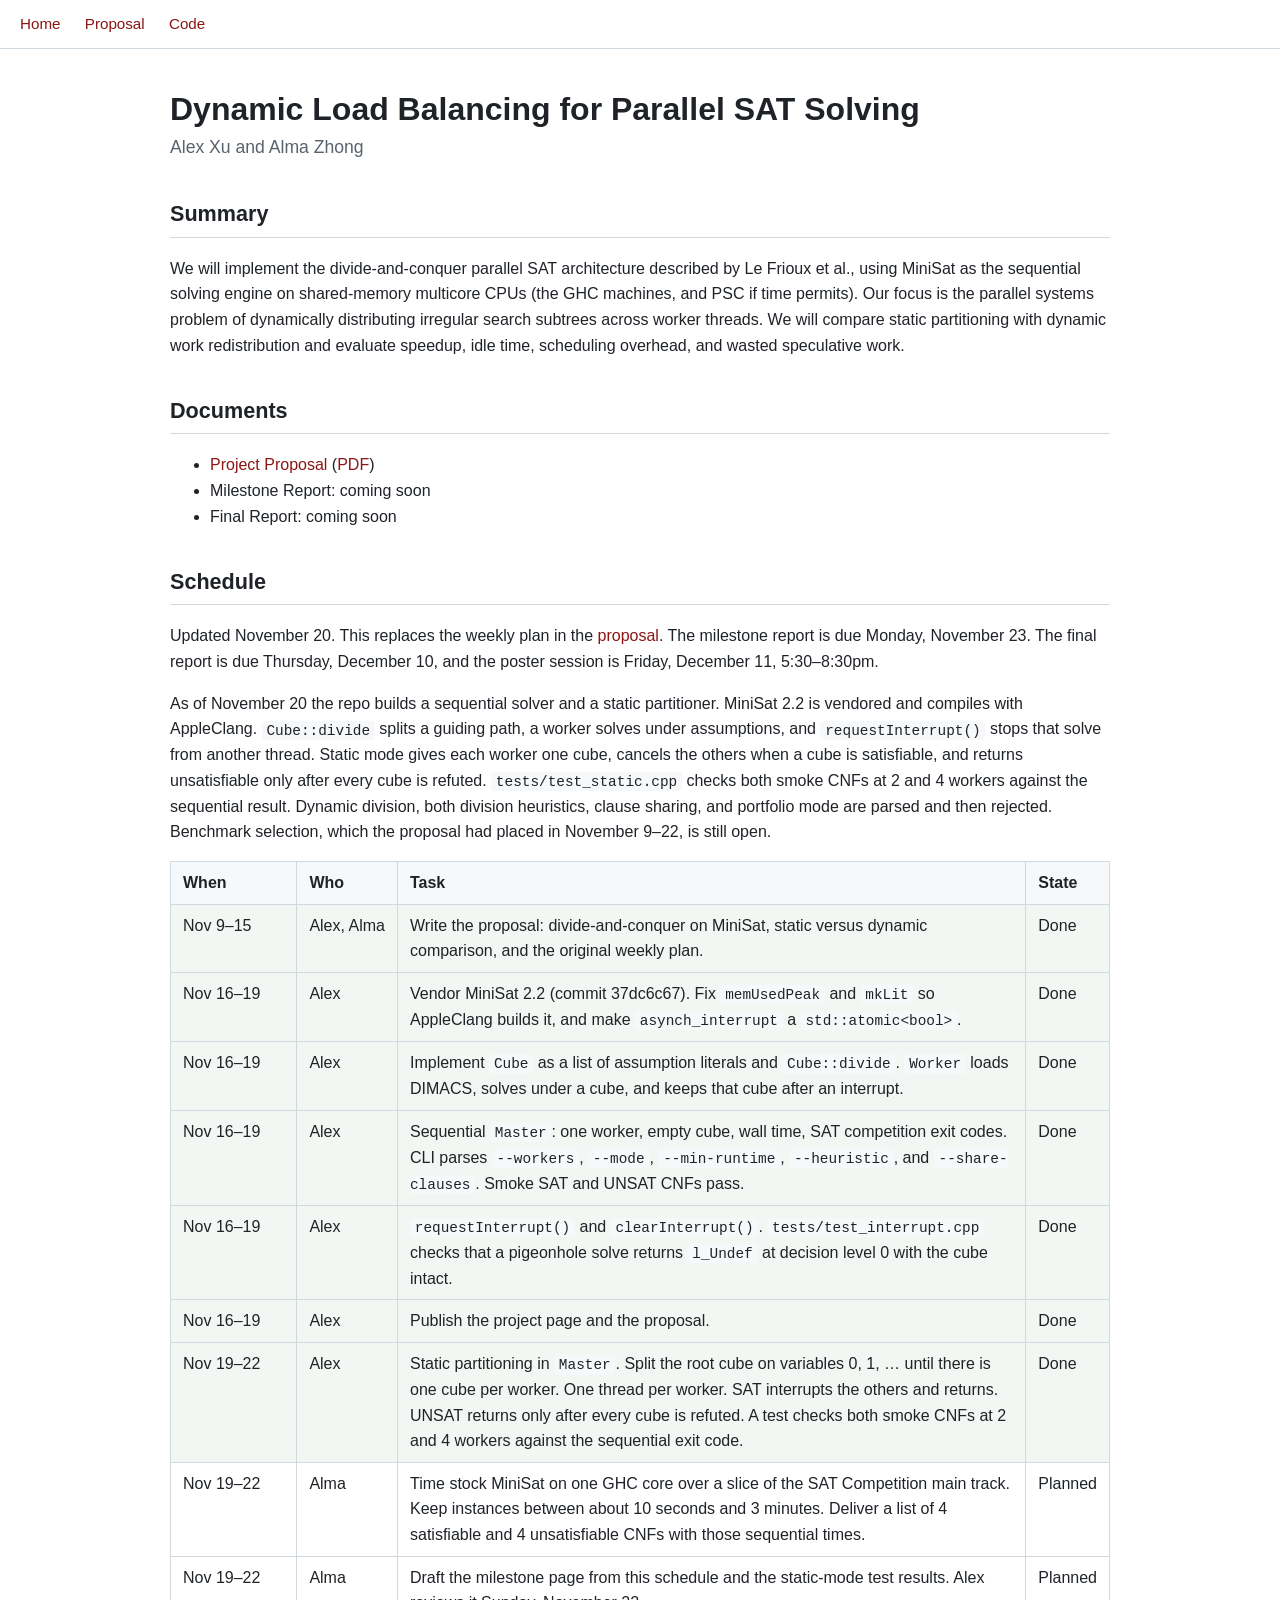
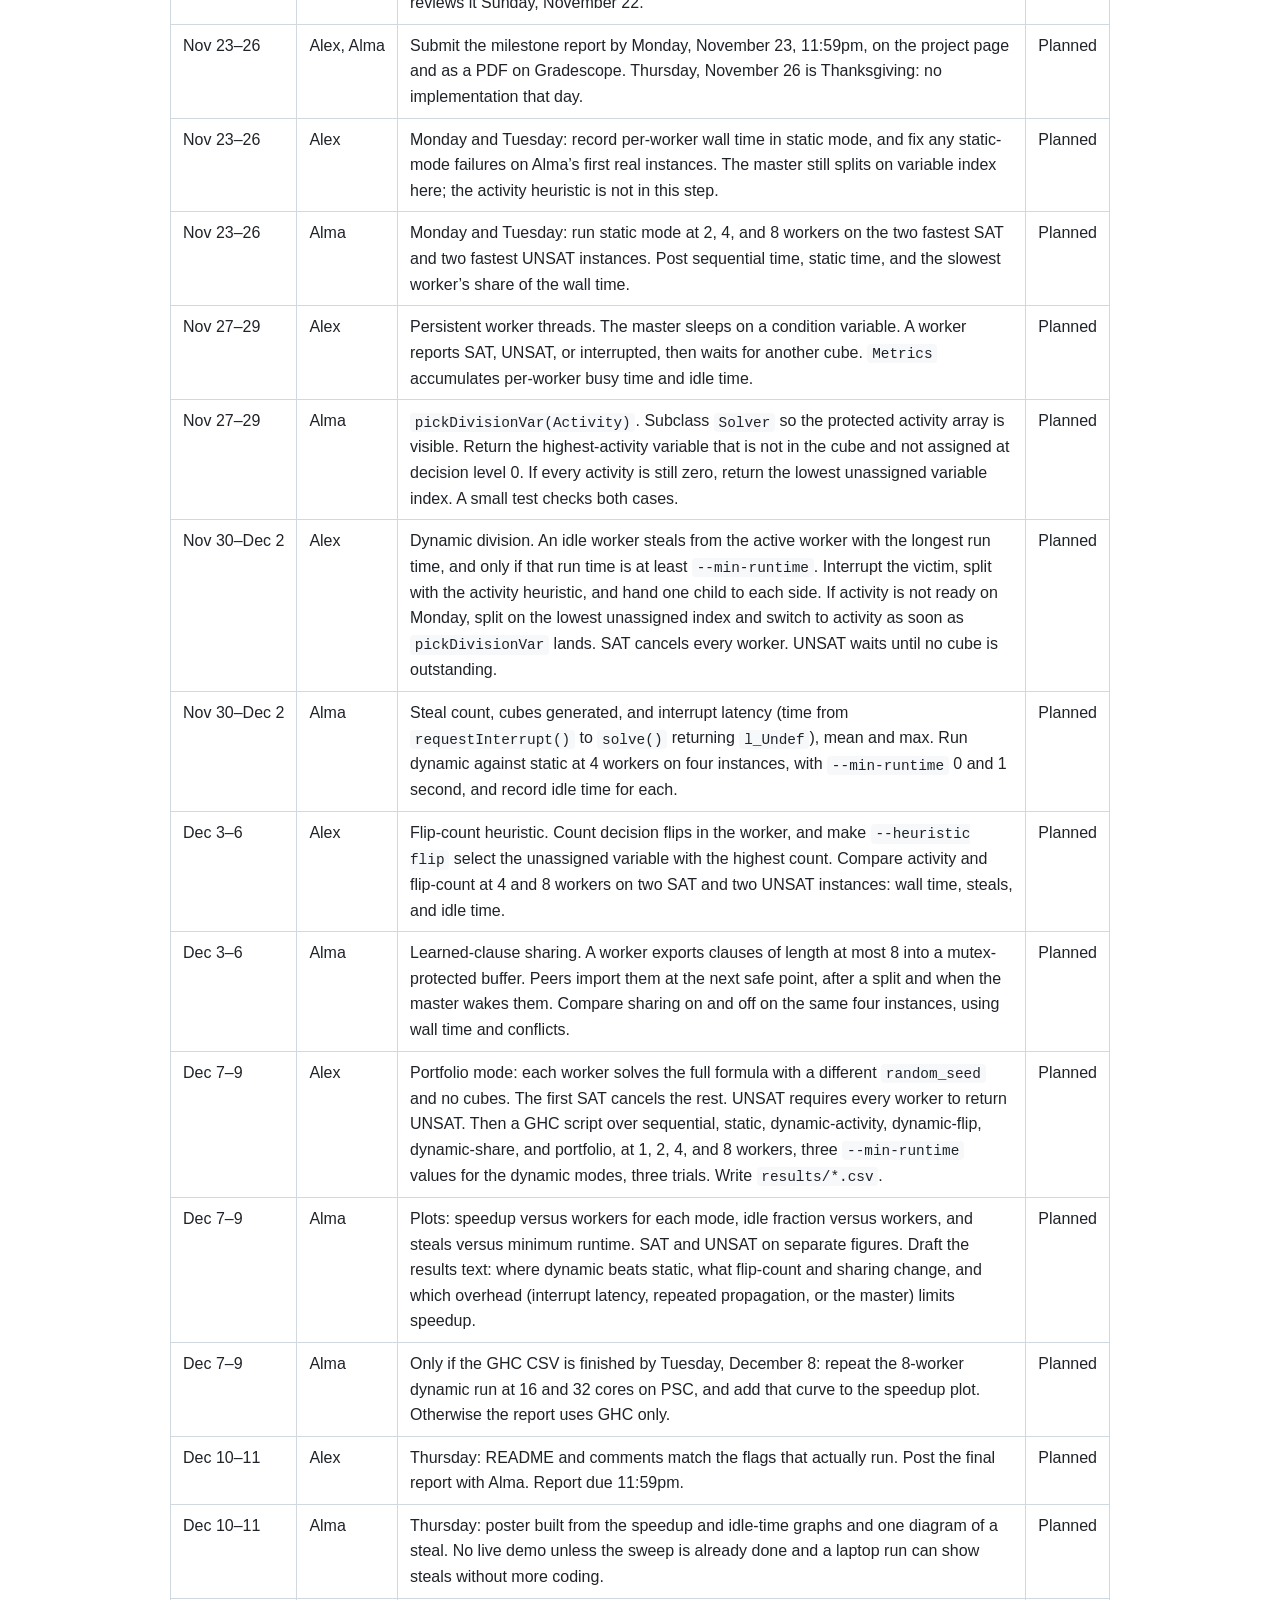
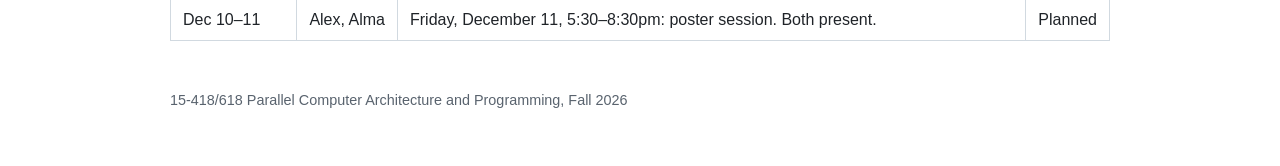
==== commit 55ccab49: "Add static partitioning with one cube per worker." ====
--- a/docs/index.html
+++ b/docs/index.html
@@ -35,21 +35,23 @@
 
     <h2>Schedule</h2>
     <p>
-      Updated November 19. This replaces the weekly plan in the
+      Updated November 20. This replaces the weekly plan in the
       <a href="proposal.html#schedule">proposal</a>. The milestone report is due
       Monday, November 23. The final report is due Thursday, December 10, and the
       poster session is Friday, December 11, 5:30&ndash;8:30pm.
     </p>
     <p>
-      As of November 19 the repo builds a sequential solver. MiniSat 2.2 is vendored
-      and compiles with AppleClang. <code>Cube::divide</code> splits a guiding path,
-      a worker solves under assumptions, and <code>requestInterrupt()</code> stops
-      that solve from another thread (covered by the pigeonhole test). The master
-      solves one cube on one worker and records wall time. Static partitioning,
-      dynamic division, both division heuristics, clause sharing, and portfolio mode
-      are parsed and then rejected. The only CNFs in the tree are the two smoke
-      instances. Static partitioning and benchmark selection, which the proposal
-      had placed in November 9&ndash;22, are the work of November 19&ndash;22.
+      As of November 20 the repo builds a sequential solver and a static partitioner.
+      MiniSat 2.2 is vendored and compiles with AppleClang. <code>Cube::divide</code>
+      splits a guiding path, a worker solves under assumptions, and
+      <code>requestInterrupt()</code> stops that solve from another thread.
+      Static mode gives each worker one cube, cancels the others when a cube is
+      satisfiable, and returns unsatisfiable only after every cube is refuted.
+      <code>tests/test_static.cpp</code> checks both smoke CNFs at 2 and 4 workers
+      against the sequential result. Dynamic division, both division heuristics,
+      clause sharing, and portfolio mode are parsed and then rejected. Benchmark
+      selection, which the proposal had placed in November 9&ndash;22, is still
+      open.
     </p>
     <table>
       <tr><th>When</th><th>Who</th><th>Task</th><th>State</th></tr>
@@ -89,11 +91,11 @@
         <td>Publish the project page and the proposal.</td>
         <td>Done</td>
       </tr>
-      <tr>
+      <tr class="done">
         <td class="when">Nov 19&ndash;22</td>
         <td class="who">Alex</td>
         <td>Static partitioning in <code>Master</code>. Split the root cube on variables 0, 1, &hellip; until there is one cube per worker. One thread per worker. SAT interrupts the others and returns. UNSAT returns only after every cube is refuted. A test checks both smoke CNFs at 2 and 4 workers against the sequential exit code.</td>
-        <td>Planned</td>
+        <td>Done</td>
       </tr>
       <tr>
         <td class="when">Nov 19&ndash;22</td>
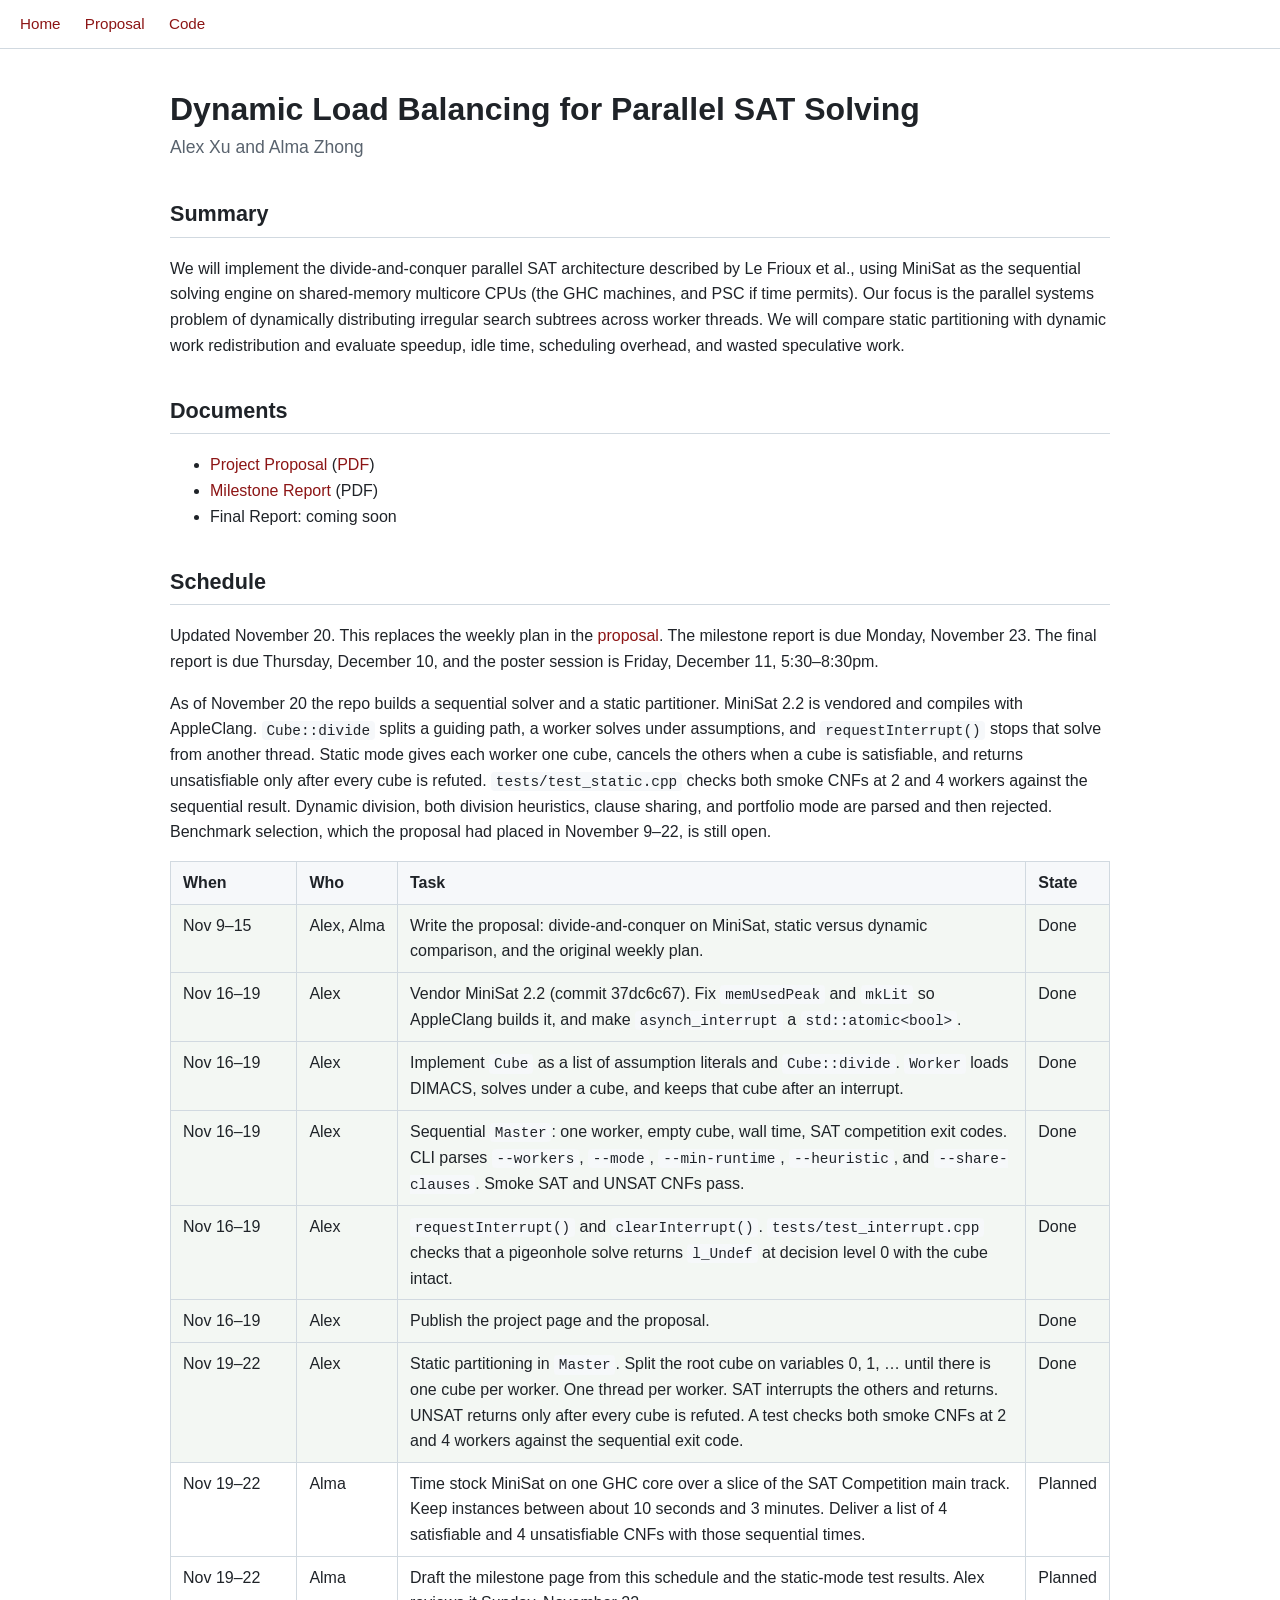
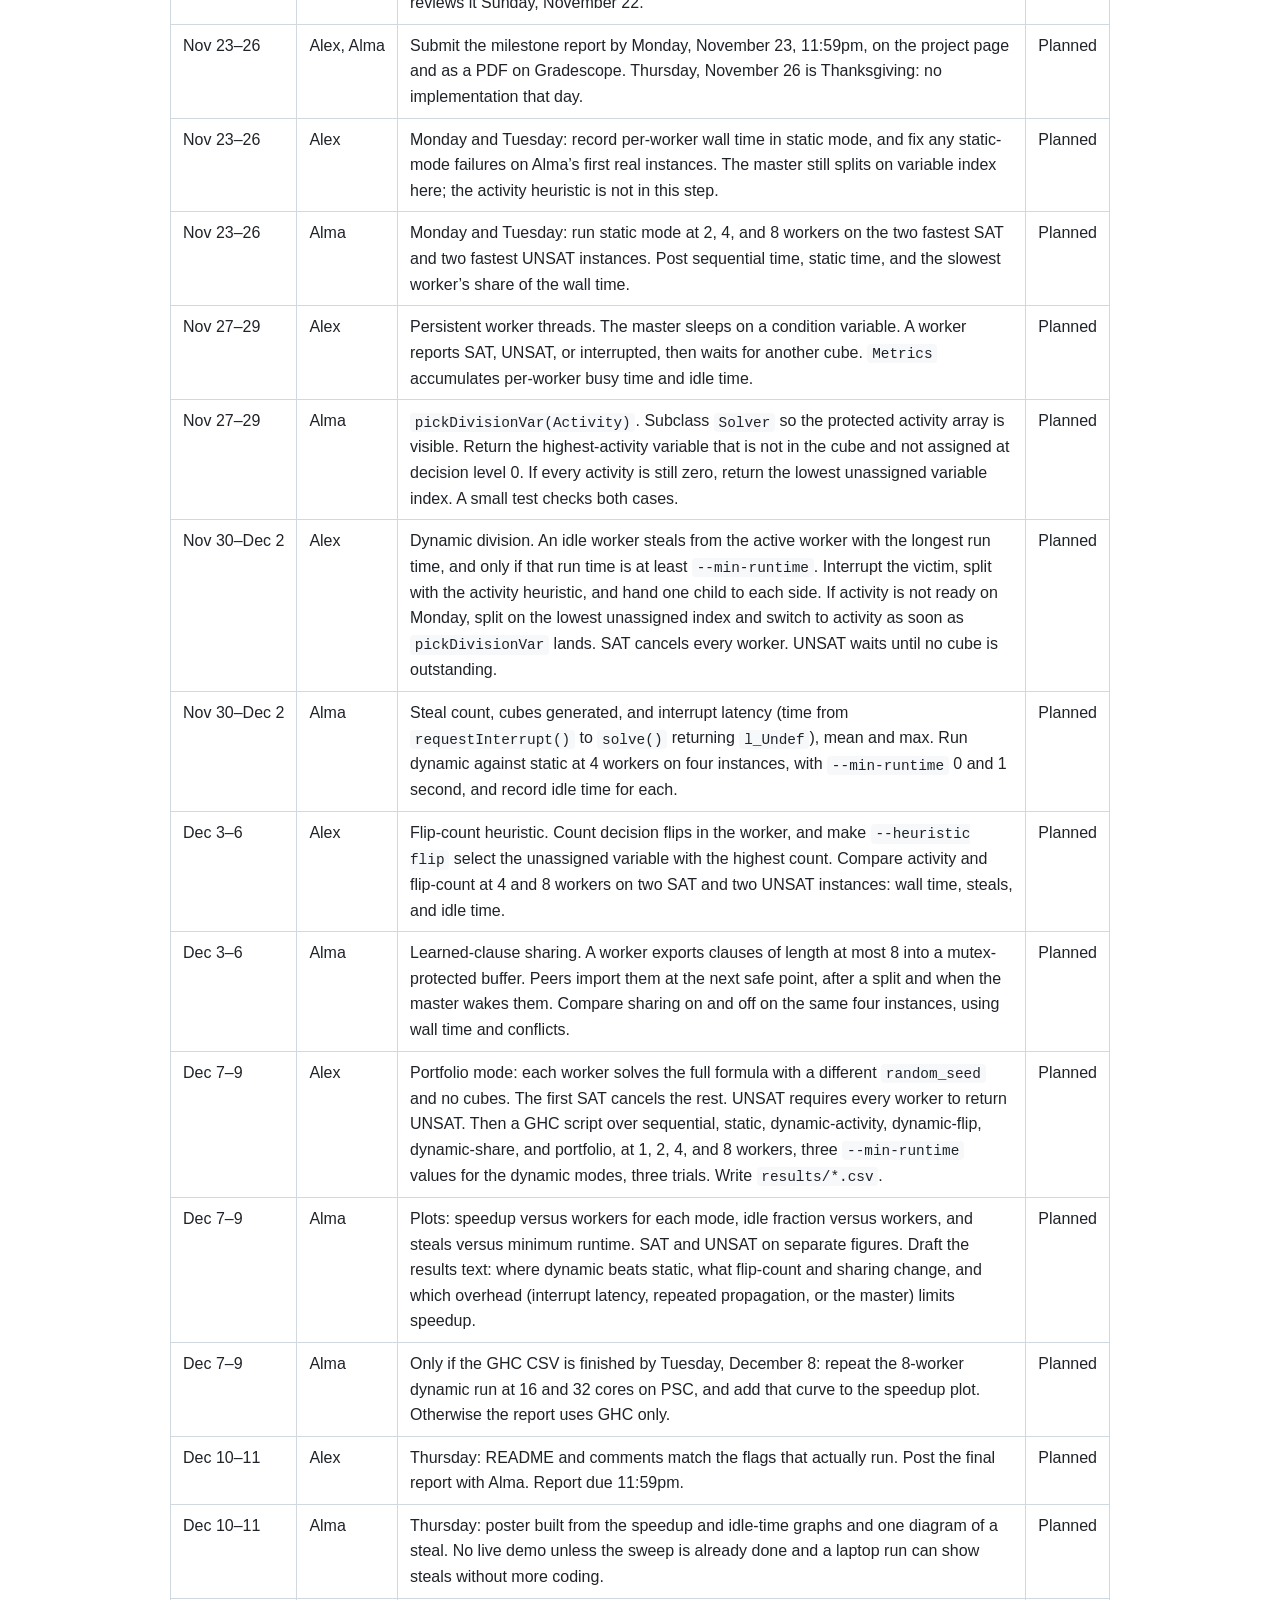
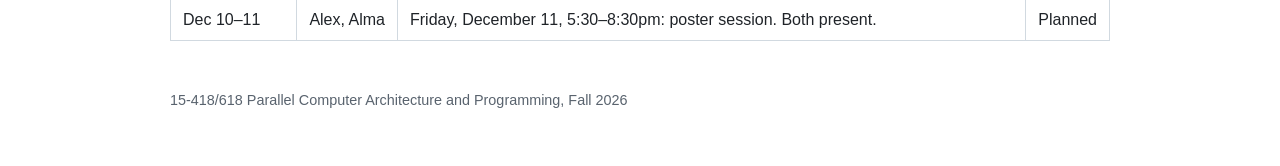
==== commit 094fffea: "Post the milestone report on the project page." ====
--- a/docs/index.html
+++ b/docs/index.html
@@ -29,7 +29,7 @@
     <h2>Documents</h2>
     <ul>
       <li><a href="proposal.html">Project Proposal</a> (<a href="15_418_Project_Proposal.pdf">PDF</a>)</li>
-      <li>Milestone Report: coming soon</li>
+      <li><a href="15_418_Milestone.pdf">Milestone Report</a> (PDF)</li>
       <li>Final Report: coming soon</li>
     </ul>
 
